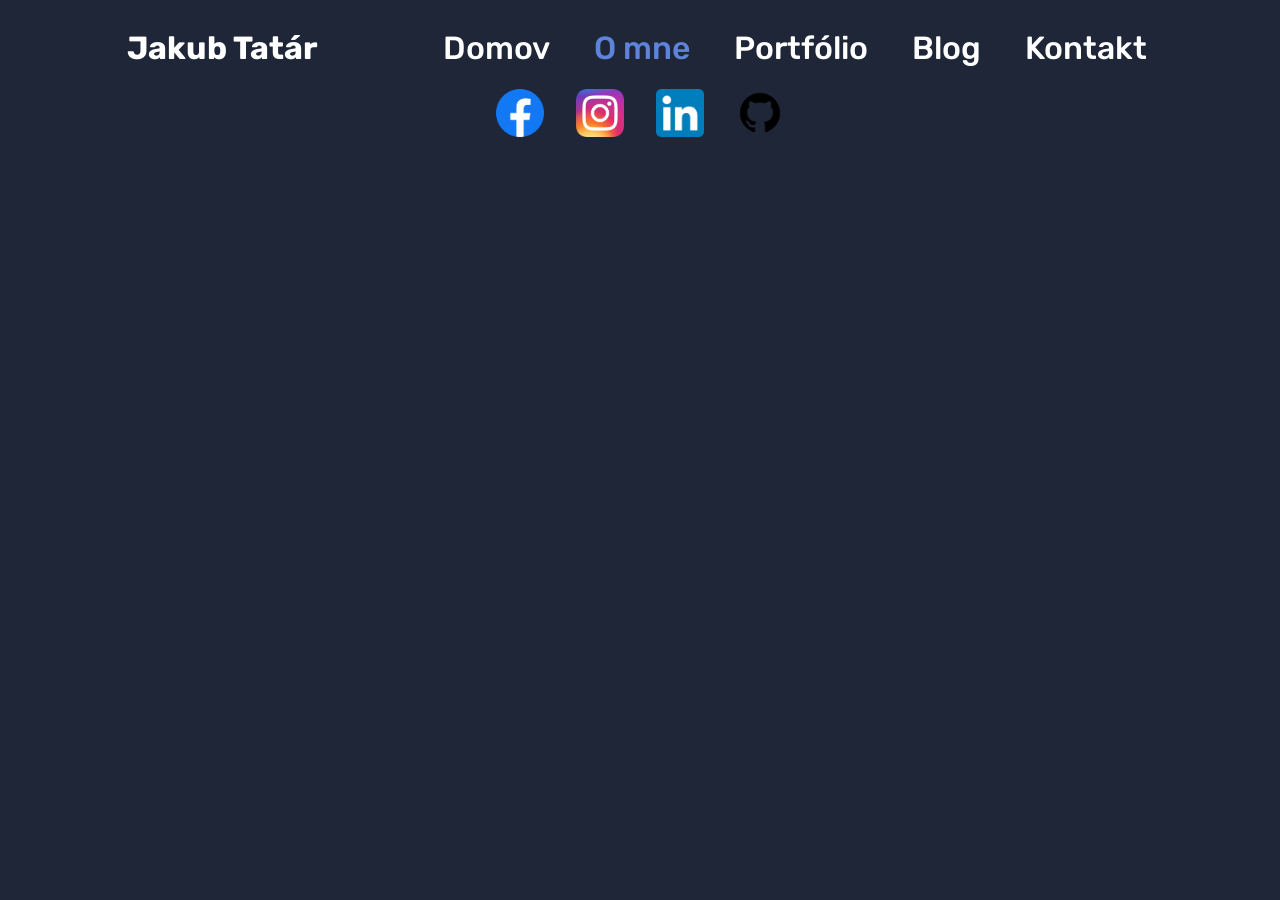
==== aboutMe.html @ f1dc03e7 "My portfolio web" ====
<!DOCTYPE html>
<html lang="en">
<head>
    <meta charset="UTF-8">
    <meta name="viewport" content="width=device-width, initial-scale=1.0">
    <title>Jakub Tatár - O mne</title>
    <link rel="stylesheet" href="style.css">

    <link rel="preconnect" href="https://fonts.googleapis.com">
    <link rel="preconnect" href="https://fonts.gstatic.com" crossorigin>
    <link href="https://fonts.googleapis.com/css2?family=Rubik:ital,wght@0,300..900;1,300..900&display=swap" rel="stylesheet">
</head>
<body>
    <header>
        <h1 class="Header-Name">Jakub Tatár</h1>
        <div class="Header-Buttons">
            <a href="index.html">
                <button class="Header-Btn">Domov</button>
            </a>
            <a href="aboutMe.html">
                <button class="Header-Btn" style="color: #5d84da">O mne</button>
            </a>
            <a href="portfolio.html">
                <button class="Header-Btn">Portfólio</button>
            </a>
            <a href="blog.html">
                <button class="Header-Btn">Blog</button>
            </a>
            <a href="contact.html">
                <button class="Header-Btn">Kontakt</button>
            </a>
        </div>
    </header>
    
    <footer>
        <div class="Footer-Links">
            <a href="https://www.facebook.com/">
                <img class="Footer-Img" src="Resources/FB.png">
            </a>
            <a href="https://www.instagram.com/">
                <img class="Footer-Img" src="Resources/IG.png">
            </a>
            <a href="https://sk.linkedin.com">
                <img class="Footer-Img" src="Resources/LI.png">
            </a>
            <a href="https://github.com/jakubtatar">
                <img class="Footer-Img" src="Resources/GH.png">
            </a>  
        </div>
    </footer>
    <script src="script.js"></script>
</body>
</html>
---- style.css ----
:root{
    --primary-color: #1e2638;
    --secondary-color: #5d84da;
    --accent-color: #475574;
    --text-color: #fff;
    --text-accent-color: #bad8f1;
}

body{
    background-color: var(--primary-color);
}

header{
    text-align: center;
    display: flex;
    justify-content: space-evenly;
}

.Header-Name{
    font-family: "Rubik", sans-serif;
    font-weight: bold;
    font-size: clamp(1rem, 5vw, 2rem);
    color: var(--text-color);
}

.Header-Buttons{
    display: flex;
    align-items: center;
    justify-content: center;
    gap: 2rem;
}

.Header-Btn{
    font-family: "Rubik", sans-serif;
    font-weight: 500;
    background-color: transparent;
    border: none;
    font-size: clamp(1rem, 5vw, 2rem);
    color: var(--text-color);
    transition: 0.3s ease;
}

.Header-Btn:hover{
    color: var(--accent-color);
    transform: translateY(-0.5rem) scale(1.03);
}

.Homepage-Main{
    display: flex;
    align-items: center;
    justify-content: space-evenly;

}

.Homepage-Main-Section1{
    max-width: 1000px;
}

.Homepage-Img{
    max-width: 1000px;
}

.Homepage-Main-Text{
    font-family: "Rubik", sans-serif;
    color: var(--text-color);
    font-size: clamp(1rem, 5vw, 5rem);
}

.Homepage-Main-Buttons{
    display: flex;
    gap: 2rem;
}

.Homepage-Main-Btn{
    font-family: "Rubik", sans-serif;
    font-weight: 500;
    background-color: var(--primary-color);
    border: 0.4rem solid var(--secondary-color);
    font-size: clamp(1rem, 5vw, 2rem);
    color: var(--secondary-color);
    border-radius: 8px;
    padding: 1rem 1rem;
    transition: 0.3s ease;
}

.Homepage-Main-Btn:hover{
    transform: translateY(-0.5rem) scale(1.03);
}

.Footer-Links{
    display: flex;
    justify-content: center;
    align-items: center;
    gap: 2rem;
}

.Footer-Img{
    bottom: 0px;
    max-width: clamp(1rem, 5vw, 3rem);
    transition: 0.3s ease;
}

.Footer-Img:hover{
    transform: translateY(-0.5rem) scale(1.03);
}

.Portfolio-Main{
    display: flex;
    flex-direction: column;
    align-items: center;
    justify-content: center;
}

.Portfolio-Title{
    font-family: "Rubik", sans-serif;
    color: var(--text-color);
    font-size: clamp(2rem, 5vw, 4rem);
}

.Portfolio-Projects{
    display: flex;
    flex-direction: column;
    gap: 5rem;
}

.Project-Card{
    display: flex;
    align-items: center;
    justify-content: space-evenly;
    border: 0.2rem solid var(--accent-color);
    padding: 2rem;
    border-radius: 8px;
}

.Project-Section1{
    max-width: 1000px;
}

.Project-Section2{
    max-width: 1000px;
}

.Portfolio-Img{
    max-width: clamp(30rem, 5vw, 30rem);
}

.Project-Text{
    font-family: "Rubik", sans-serif;
    color: var(--text-color);
    font-size: clamp(1.5rem, 5vw, 3rem);
}

.Project-Buttons{
    display: flex;
    gap: 2rem;
}

.Portfolio-Main-Btn{
    font-family: "Rubik", sans-serif;
    font-weight: 500;
    background-color: var(--primary-color);
    border: 0.4rem solid var(--secondary-color);
    font-size: clamp(1rem, 5vw, 1.5rem);
    color: var(--secondary-color);
    border-radius: 8px;
    padding: 1rem 1rem;
    transition: 0.3s ease;
}

.Portfolio-Main-Btn:hover{
    transform: translateY(-0.5rem) scale(1.03);
}

.Used-Technologies{
    font-family: "Rubik", sans-serif;
    color: var(--text-accent-color);
    font-size: clamp(1rem, 5vw, 1.5rem);
    font-weight: 500;
    background-color: var(--accent-color);
    display: inline-block;
    padding: 0.5rem 1rem;
    border-radius: 8px;
}
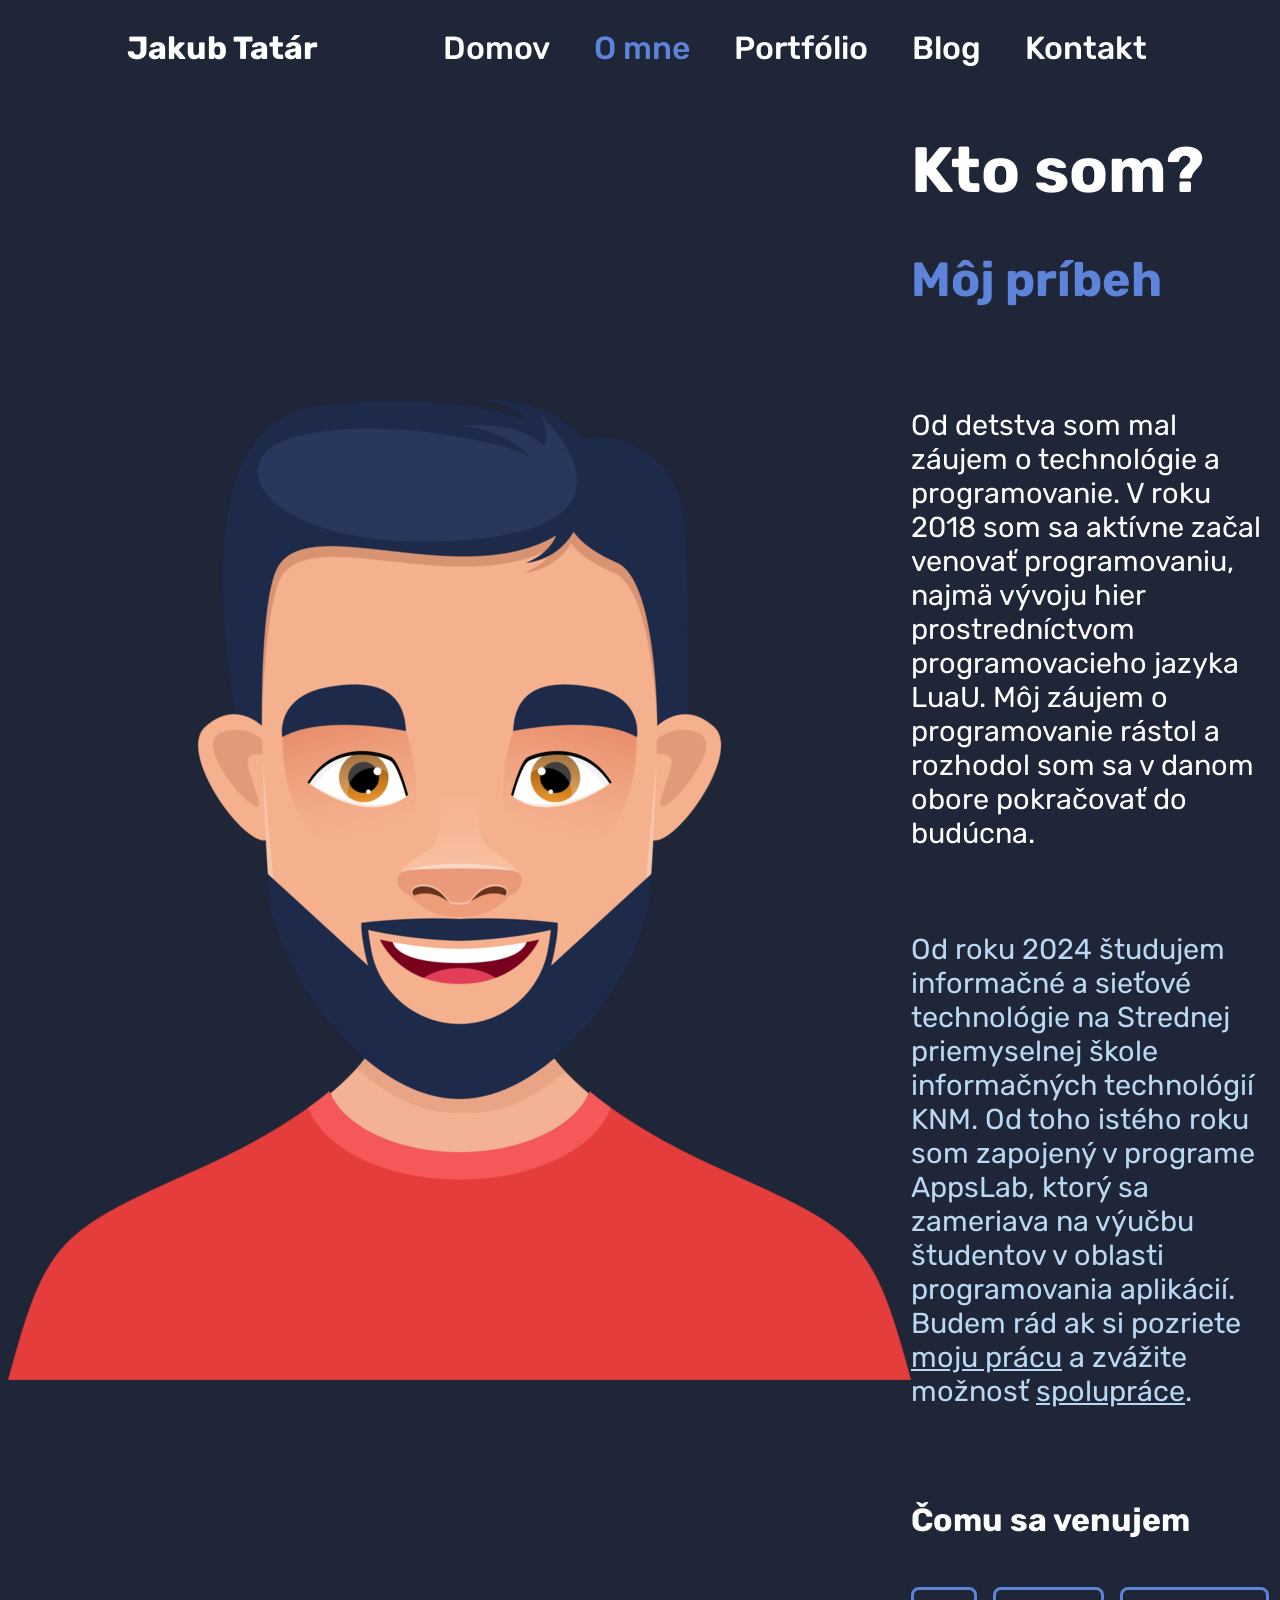
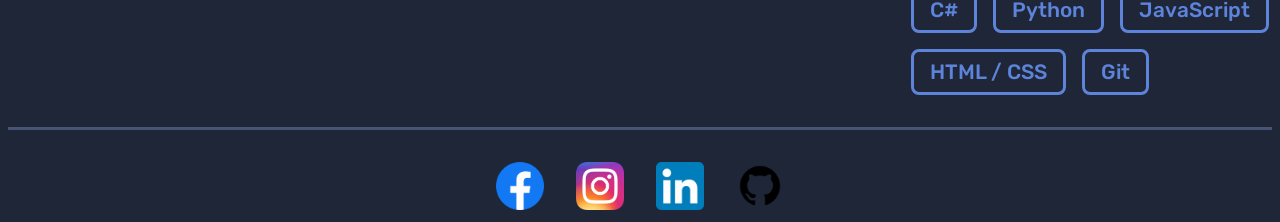
==== commit fc6892b9: "31-5-2026" ====
--- a/aboutMe.html
+++ b/aboutMe.html
@@ -31,6 +31,36 @@
             </a>
         </div>
     </header>
+
+    <div class="About-Main">
+        <div class="About-Main-Section1">
+            <img src="Resources/placeholder.png" class="About-Img">
+        </div>
+
+        <div class="About-Main-Section2">
+            <div class="About-Main-Title">
+                <h1 class="About-Main-Text">Kto som?</h1>
+                <h2 class="About-Main-Text" style="color: #5d84da; font-size: clamp(1rem, 5vw, 3rem);">Môj príbeh</h2>
+            </div>
+
+            <div class="About-Main-Info">
+                <p class="About-Main-Text" style="font-size: clamp(1rem, 5vw, 1.8rem);">Od detstva som mal záujem o technológie a programovanie. V roku 2018 som sa aktívne začal venovať programovaniu, najmä vývoju hier prostredníctvom programovacieho jazyka LuaU. Môj záujem o programovanie rástol a rozhodol som sa v danom obore pokračovať do budúcna.</p>
+                <p class="About-Main-Text" style="font-size: clamp(1rem, 5vw, 1.8rem); color: var(--text-accent-color);">Od roku 2024 študujem informačné a sieťové technológie na Strednej priemyselnej škole informačných technológií KNM. Od toho istého roku som zapojený v programe AppsLab, ktorý sa zameriava na výučbu študentov v oblasti programovania aplikácií. Budem rád ak si pozriete <a href="portfolio.html" style="color: var(--text-accent-color);">moju prácu</a> a zvážite možnosť <a href="contact.html" style="color: var(--text-accent-color);">spolupráce</a>.</p>
+            </div>
+            <div class="About-Skills">
+                <h3 class="About-Main-Text" style="font-size: clamp(1rem, 5vw, 2rem);">Čomu sa venujem</h3>
+                <div class="About-Skills-Grid">
+                    <span class="About-Skill-Tag">C#</span>
+                    <span class="About-Skill-Tag">Python</span>
+                    <span class="About-Skill-Tag">JavaScript</span>
+                    <span class="About-Skill-Tag">HTML / CSS</span>
+                    <span class="About-Skill-Tag">Git</span>
+                </div>
+            </div>
+        </div>
+    </div>
+
+    <div class="Divider"></div>
     
     <footer>
         <div class="Footer-Links">
--- a/style.css
+++ b/style.css
@@ -14,6 +14,9 @@
     text-align: center;
     display: flex;
     justify-content: space-evenly;
+    position: sticky;
+    top: 0;
+    background-color: var(--primary-color);
 }
 
 .Header-Name{
@@ -181,3 +184,209 @@
     padding: 0.5rem 1rem;
     border-radius: 8px;
 }
+
+.Contact-Main{
+    display: flex;
+    align-items: center;
+    justify-content: space-evenly;
+}
+
+.Contact-Main-Section1{
+    max-width: 1000px;
+}
+
+.Contact-Main-Section2{
+    max-width: 1000px;
+}
+
+.Contact-Main-Text{
+    font-family: "Rubik", sans-serif;
+    color: var(--text-color);
+    font-size: clamp(1rem, 5vw, 5rem);
+}
+
+.Contact-Form{
+    display: flex;
+    flex-direction: column;
+    gap: 1.5rem;
+}
+
+.Contact-Input{
+    font-family: "Rubik", sans-serif;
+    background-color: transparent;
+    border: 0.2rem solid var(--accent-color);
+    color: var(--text-color);
+    border-radius: 8px;
+    padding: 1rem;
+    font-size: clamp(1rem, 5vw, 1.5rem);
+    outline: none;
+    transition: 0.3s ease;
+}
+
+.Contact-Input:focus{
+    border-color: var(--secondary-color);
+}
+
+.Contact-Textarea{
+    resize: none;
+    height: 150px;
+}
+
+.Contact-Main-Btn{
+    font-family: "Rubik", sans-serif;
+    font-weight: 500;
+    background-color: var(--primary-color);
+    border: 0.4rem solid var(--secondary-color);
+    font-size: clamp(1rem, 5vw, 2rem);
+    color: var(--secondary-color);
+    border-radius: 8px;
+    padding: 1rem 1rem;
+    transition: 0.3s ease;
+    cursor: pointer;
+}
+
+.Contact-Main-Btn:hover{
+    transform: translateY(-0.5rem) scale(1.03);
+}
+
+.Contact-Info-Box{
+    display: flex;
+    flex-direction: column;
+    gap: 1rem;
+}
+
+.About-Main{
+    display: flex;
+    align-items: center;
+    justify-content: space-evenly;
+}
+
+.About-Main-Section1{
+    max-width: 1000px;
+}
+
+.About-Main-Section2{
+    max-width: 1000px;
+    display: flex;
+    flex-direction: column;
+    gap: 2rem;
+}
+
+.About-Img{
+    max-width: 1000px;
+}
+
+.About-Main-Text{
+    font-family: "Rubik", sans-serif;
+    color: var(--text-color);
+    font-size: clamp(1rem, 5vw, 5rem);
+}
+
+.About-Main-Info{
+    display: flex;
+    flex-direction: column;
+    gap: 1.5rem;
+}
+
+.About-Skills{
+    display: flex;
+    flex-direction: column;
+    gap: 1rem;
+}
+
+.About-Skills-Grid{
+    display: flex;
+    flex-wrap: wrap;
+    gap: 1rem;
+}
+
+.About-Skill-Tag{
+    font-family: "Rubik", sans-serif;
+    font-weight: 500;
+    font-size: clamp(0.8rem, 4vw, 1.3rem);
+    color: var(--secondary-color);
+    border: 0.2rem solid var(--secondary-color);
+    padding: 0.5rem 1rem;
+    border-radius: 8px;
+    background-color: transparent;
+}
+
+.Divider{
+    height: 0.2rem;
+    background-color: var(--accent-color);
+    width: 100%;
+    margin: 2rem 0;
+}
+
+.Blog-Main{
+    display: flex;
+    flex-direction: column;
+    align-items: center;
+    justify-content: center;
+}
+
+.Blog-Title{
+    font-family: "Rubik", sans-serif;
+    color: var(--text-color);
+    font-size: clamp(2rem, 5vw, 4rem);
+}
+
+.Blog-Posts{
+    display: flex;
+    flex-direction: column;
+    gap: 5rem;
+}
+
+.Blog-Card{
+    display: flex;
+    align-items: center;
+    justify-content: space-evenly;
+    border: 0.2rem solid var(--accent-color);
+    padding: 2rem;
+    border-radius: 8px;
+}
+
+.Blog-Section1{
+    max-width: 1000px;
+}
+
+.Blog-Section2{
+    max-width: 1000px;
+}
+
+.Blog-Img{
+    max-width: clamp(10rem, 5vw, 30rem);
+}
+
+.Blog-Text{
+    font-family: "Rubik", sans-serif;
+    color: var(--text-color);
+    font-size: clamp(1.5rem, 5vw, 3rem);
+}
+
+.Blog-Date{
+    font-family: "Rubik", sans-serif;
+    color: var(--text-accent-color);
+    font-size: clamp(0.8rem, 4vw, 1.2rem);
+}
+
+.Blog-Buttons{
+    display: flex;
+    gap: 2rem;
+}
+
+.Blog-Main-Btn{
+    font-family: "Rubik", sans-serif;
+    font-weight: 500;
+    background-color: var(--primary-color);
+    border: 0.4rem solid var(--secondary-color);
+    font-size: clamp(1rem, 5vw, 1.5rem);
+    color: var(--secondary-color);
+    border-radius: 8px;
+    padding: 1rem 1rem;
+    transition: 0.3s ease;
+}
+
+.Blog-Main-Btn:hover{
+    transform: translateY(-0.5rem) scale(1.03);
+}
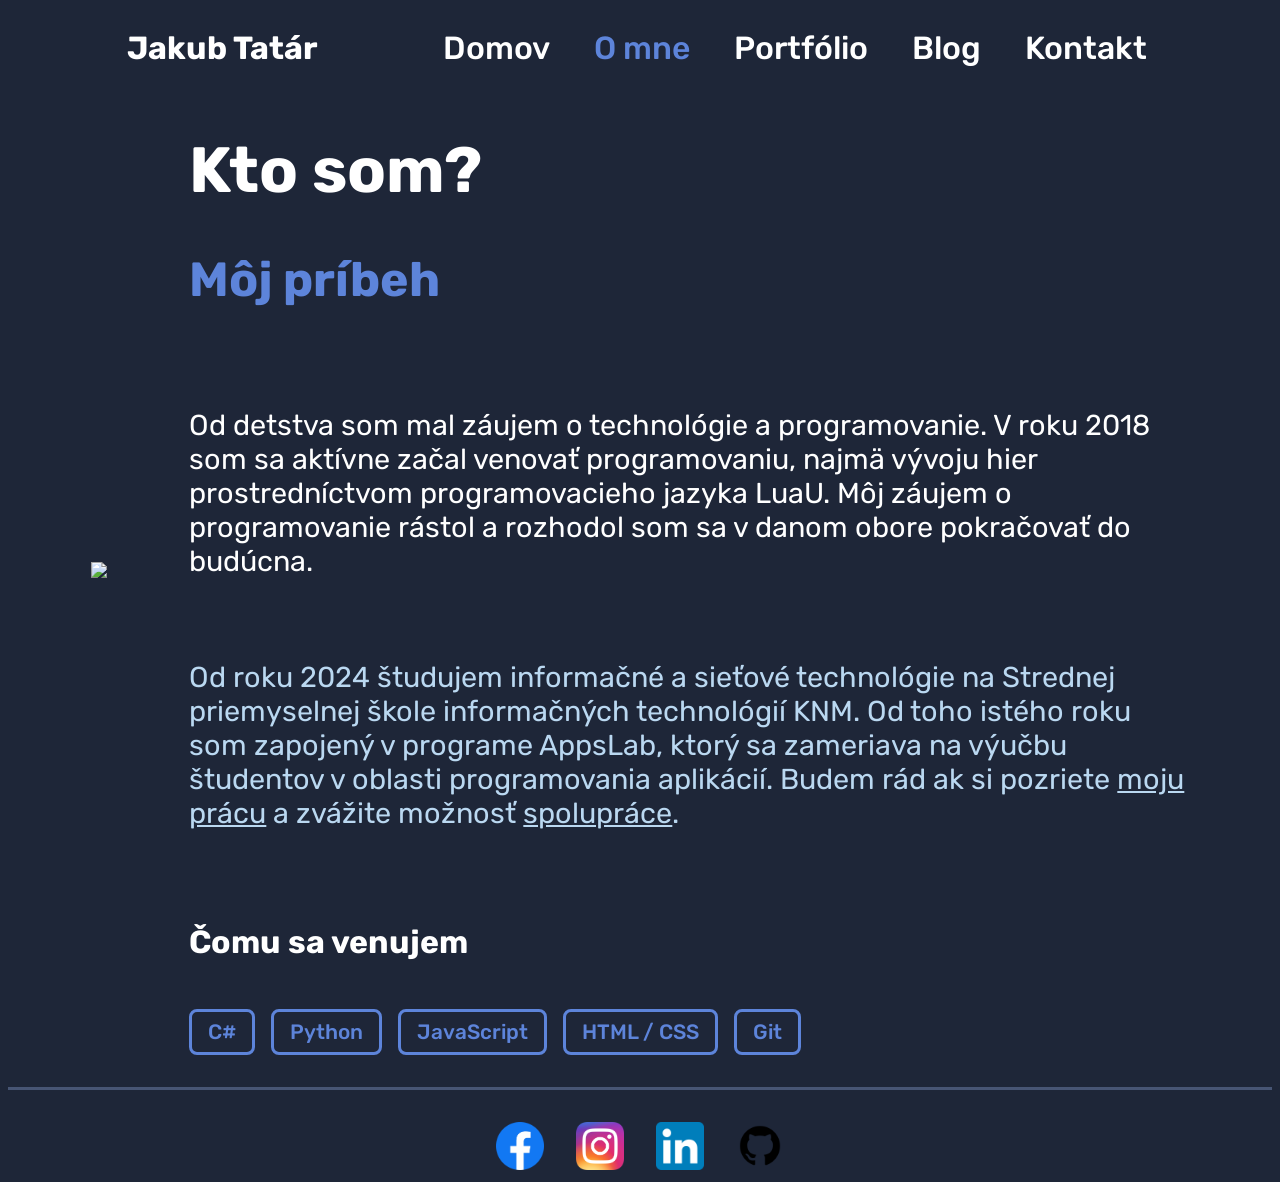
==== commit d5fd91d3: "31-5-2026-2" ====
--- a/aboutMe.html
+++ b/aboutMe.html
@@ -34,7 +34,7 @@
 
     <div class="About-Main">
         <div class="About-Main-Section1">
-            <img src="Resources/placeholder.png" class="About-Img">
+            <img src="Resources/Jaa.png" class="About-Img">
         </div>
 
         <div class="About-Main-Section2">
